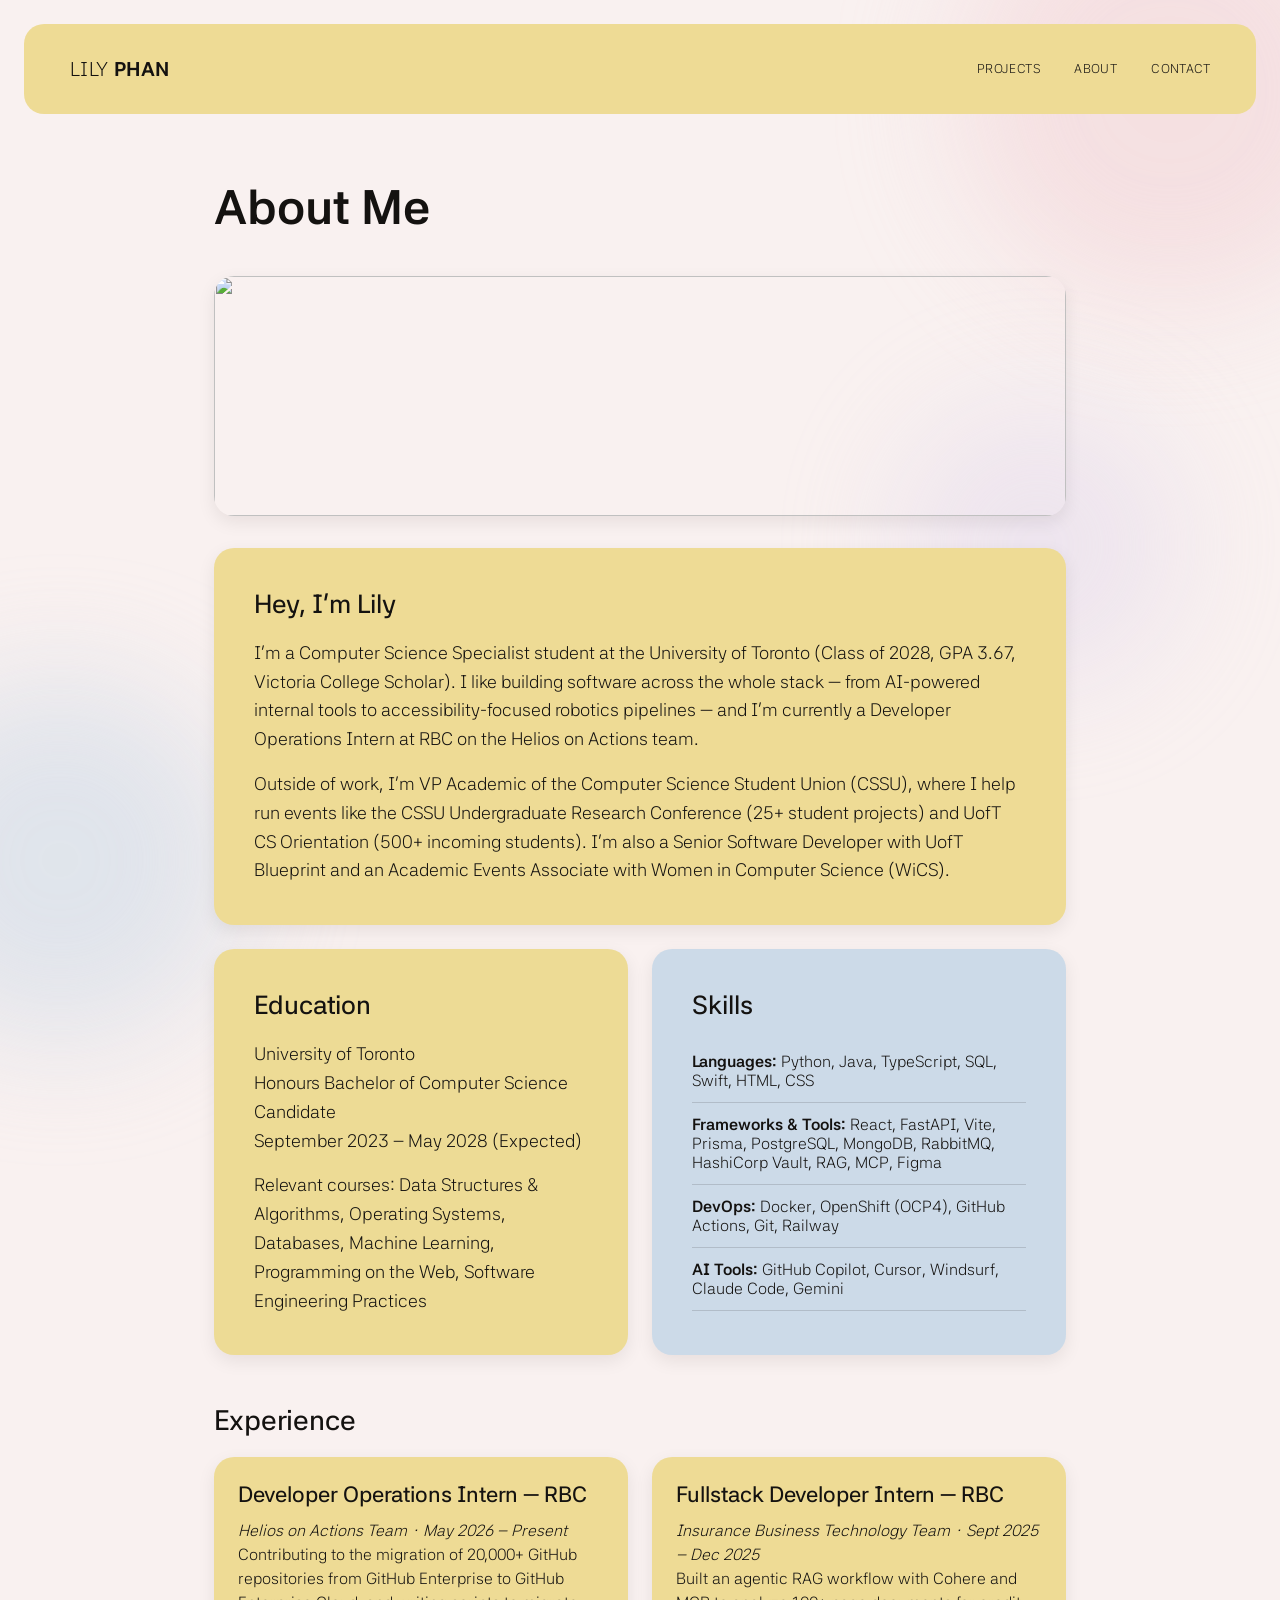
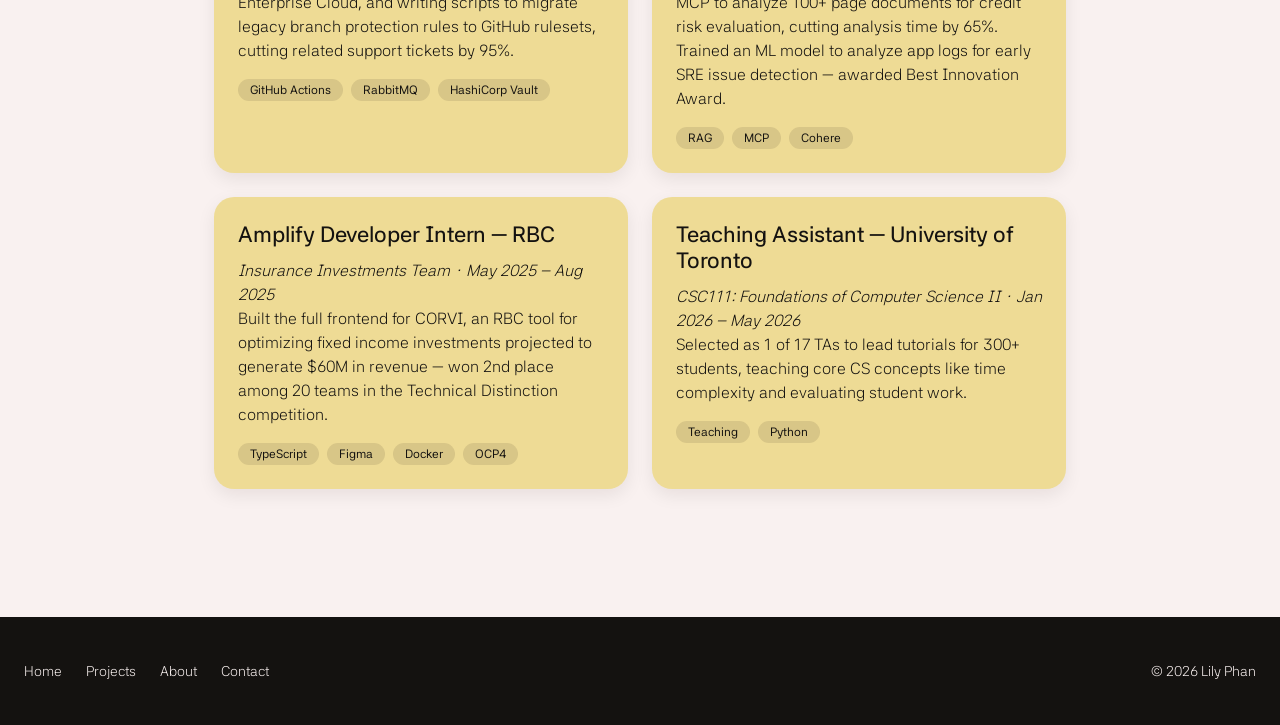
==== about.html @ 0557f402 "first run at the website" ====
<!DOCTYPE html>
<html lang="en">
<head>
<meta charset="UTF-8" />
<meta name="viewport" content="width=device-width, initial-scale=1.0" />
<title>About Me</title>
<link rel="icon" type="image/x-icon" href="src/sakura.png">
<link rel="preconnect" href="https://fonts.googleapis.com">
<link rel="preconnect" href="https://fonts.gstatic.com" crossorigin>
<link href="https://fonts.googleapis.com/css2?family=42dot+Sans:wght@300;400;500;700;800&display=swap" rel="stylesheet">
<link rel="stylesheet" href="style.css">
</head>
<body>
<div class="blob blob-1"></div>
<div class="blob blob-2"></div>
<div class="blob blob-3"></div>
<div class="page">

  <!-- HEADER -->
  <header class="simple-header">
    <nav class="nav">
      <a href="index.html" class="logo">LILY <b>Phan</b></a>
      <div class="page-links">
        <a href="projects.html">Projects</a>
        <a href="about.html">About</a>
        <a href="contact.html">Contact</a>
      </div>
    </nav>
  </header>

  <main class="simple-page">
    <h1 class="page-title">About Me</h1>

    <img class="page-banner" src="https://picsum.photos/seed/lily-about-banner/1200/500" alt="" loading="lazy" />

    <div class="bento-grid">
      <div class="bento-card yellow-a span-2">
        <h2>Hey, I'm Lily</h2>
        <p>I'm a Computer Science Specialist student at the University of Toronto (Class of 2028, GPA 3.67, Victoria College Scholar). I like building software across the whole stack &mdash; from AI-powered internal tools to accessibility-focused robotics pipelines &mdash; and I'm currently a Developer Operations Intern at RBC on the Helios on Actions team.</p>
        <p>Outside of work, I'm VP Academic of the Computer Science Student Union (CSSU), where I help run events like the CSSU Undergraduate Research Conference (25+ student projects) and UofT CS Orientation (500+ incoming students). I'm also a Senior Software Developer with UofT Blueprint and an Academic Events Associate with Women in Computer Science (WiCS).</p>
      </div>

      <div class="bento-card yellow-b">
        <h2>Education</h2>
        <p>University of Toronto<br />Honours Bachelor of Computer Science Candidate<br />September 2023 &ndash; May 2028 (Expected)</p>
        <p>Relevant courses: Data Structures &amp; Algorithms, Operating Systems, Databases, Machine Learning, Programming on the Web, Software Engineering Practices</p>
      </div>

      <div class="bento-card blue">
        <h2>Skills</h2>
        <ul class="skills-list">
          <li><strong>Languages:</strong> Python, Java, TypeScript, SQL, Swift, HTML, CSS</li>
          <li><strong>Frameworks &amp; Tools:</strong> React, FastAPI, Vite, Prisma, PostgreSQL, MongoDB, RabbitMQ, HashiCorp Vault, RAG, MCP, Figma</li>
          <li><strong>DevOps:</strong> Docker, OpenShift (OCP4), GitHub Actions, Git, Railway</li>
          <li><strong>AI Tools:</strong> GitHub Copilot, Cursor, Windsurf, Claude Code, Gemini</li>
        </ul>
      </div>
    </div>

    <div class="section">
      <h2 class="section-title">Experience</h2>
      <div class="project-grid">

        <div class="project-card">
          <h3>Developer Operations Intern &mdash; RBC</h3>
          <p><em>Helios on Actions Team &middot; May 2026 &ndash; Present</em><br />
          Contributing to the migration of 20,000+ GitHub repositories from GitHub Enterprise to GitHub Enterprise Cloud, and writing scripts to migrate legacy branch protection rules to GitHub rulesets, cutting related support tickets by 95%.</p>
          <div class="tags">
            <span class="tag">GitHub Actions</span>
            <span class="tag">RabbitMQ</span>
            <span class="tag">HashiCorp Vault</span>
          </div>
        </div>

        <div class="project-card">
          <h3>Fullstack Developer Intern &mdash; RBC</h3>
          <p><em>Insurance Business Technology Team &middot; Sept 2025 &ndash; Dec 2025</em><br />
          Built an agentic RAG workflow with Cohere and MCP to analyze 100+ page documents for credit risk evaluation, cutting analysis time by 65%. Trained an ML model to analyze app logs for early SRE issue detection &mdash; awarded Best Innovation Award.</p>
          <div class="tags">
            <span class="tag">RAG</span>
            <span class="tag">MCP</span>
            <span class="tag">Cohere</span>
          </div>
        </div>

        <div class="project-card">
          <h3>Amplify Developer Intern &mdash; RBC</h3>
          <p><em>Insurance Investments Team &middot; May 2025 &ndash; Aug 2025</em><br />
          Built the full frontend for CORVI, an RBC tool for optimizing fixed income investments projected to generate $60M in revenue &mdash; won 2nd place among 20 teams in the Technical Distinction competition.</p>
          <div class="tags">
            <span class="tag">TypeScript</span>
            <span class="tag">Figma</span>
            <span class="tag">Docker</span>
            <span class="tag">OCP4</span>
          </div>
        </div>

        <div class="project-card">
          <h3>Teaching Assistant &mdash; University of Toronto</h3>
          <p><em>CSC111: Foundations of Computer Science II &middot; Jan 2026 &ndash; May 2026</em><br />
          Selected as 1 of 17 TAs to lead tutorials for 300+ students, teaching core CS concepts like time complexity and evaluating student work.</p>
          <div class="tags">
            <span class="tag">Teaching</span>
            <span class="tag">Python</span>
          </div>
        </div>

      </div>
    </div>

  </main>

</div>

<!-- FOOTER -->
<footer class="footer">
  <div class="footer-inner">
    <div class="footer-links">
      <a href="index.html">Home</a>
      <a href="projects.html">Projects</a>
      <a href="about.html">About</a>
      <a href="contact.html">Contact</a>
    </div>
    <p class="footer-copyright">© 2026 Lily Phan</p>
  </div>
</footer>
</body>
</html>
---- style.css ----
:root{
  --bg:#f9f1f0;
  --yellow-a:#eedb95;  /* header / slogan / work */
  --yellow-b:#eddb95;  /* about / socials */
  --blue:#ccdae8;      /* contact */
  --pink:#f2d2d6;      /* extra pastel accent */
  --lavender:#ddd3ec;  /* extra pastel accent */
  --mint:#cfe8d9;      /* extra pastel accent */
  --text:#141210;
  --rounded:20px;
  --canvas-w:1440;
  --canvas-h:1024;
}

*{box-sizing:border-box;}
html,body{margin:0;padding:0; overflow-x:hidden;}
body{
  background:var(--bg);
  font-family:'42dot Sans', sans-serif;
  color:var(--text);
  -webkit-font-smoothing:antialiased;
  position:relative;
}

/* ---------- DECORATIVE BLOBS (artsy background accents) ---------- */
.blob{
  position:fixed;
  border-radius:50%;
  filter:blur(60px);
  opacity:0.55;
  pointer-events:none;
  z-index:-1;
}
.blob-1{ width:420px; height:420px; top:-120px; right:-100px; background:var(--pink); }
.blob-2{ width:360px; height:360px; bottom:-140px; left:-120px; background:var(--blue); }
.blob-3{ width:280px; height:280px; top:45%; right:8%; background:var(--lavender); opacity:0.4; }

@media (max-width:768px){
  .blob{display:none;}
}

/* ---------- ENTRANCE ANIMATION ---------- */
@keyframes fadeUp{
  from{opacity:0; transform:translateY(18px);}
  to{opacity:1; transform:translateY(0);}
}
.page-title, .bento-card, .project-card, .contact-card{
  animation:fadeUp 0.6s ease both;
}
.bento-grid .bento-card:nth-child(1){animation-delay:0.02s;}
.bento-grid .bento-card:nth-child(2){animation-delay:0.10s;}
.bento-grid .bento-card:nth-child(3){animation-delay:0.18s;}
.project-grid .project-card:nth-child(1),
.contact-info .contact-card:nth-child(1){animation-delay:0.06s;}
.project-grid .project-card:nth-child(2),
.contact-info .contact-card:nth-child(2){animation-delay:0.14s;}
.project-grid .project-card:nth-child(3),
.contact-info .contact-card:nth-child(3){animation-delay:0.22s;}
.project-grid .project-card:nth-child(4){animation-delay:0.30s;}

@media (prefers-reduced-motion: reduce){
  .page-title, .bento-card, .project-card, .contact-card{animation:none;}
}

a{color:inherit;text-decoration:none;}

.page{
  width:100%;
  max-width:1440px;
  margin:0 auto;
  padding:24px 24px 40px;
}

/* ============ DESKTOP BENTO CANVAS ============ */
.canvas{
  container-type: inline-size;
  position:relative;
  width:100%;
  aspect-ratio: var(--canvas-w) / var(--canvas-h);
}

.card{
  position:absolute;
  border-radius: var(--rounded);
  overflow:hidden;
}

/* positions & sizes expressed as % of the 1440x1024 design canvas */
.header  { left:1.667%; top:2.344%;  width:96.667%; height:9.863%;  background:var(--yellow-a); }
.slogan  { left:1.667%; top:14.258%; width:39.236%; height:46.777%; background:var(--yellow-a); }
.portrait{ left:42.639%; top:14.551%; width:22.917%; height:46.484%; background:#d9cfc2; }
.work    { left:67.222%; top:14.551%; width:31.042%; height:70.898%; background:var(--yellow-a); }
.about   { left:1.667%; top:63.379%; width:31.111%; height:34.277%; background:var(--yellow-b); }
.contact { left:34.444%; top:63.379%; width:31.111%; height:34.277%; background:var(--blue); }
.socials { left:67.222%; top:87.793%; width:31.111%; height:9.863%; background:var(--yellow-b); }

/* ---------- HEADER ---------- */
.header  { left:1.667%; top:2.344%;  width:96.667%; height:9.863%;  background:var(--yellow-a); }

.header .nav{
  position:absolute; inset:0;
  display:flex; align-items:center; justify-content:space-between;
  padding:0 3.6cqw;
}

/* Simple page header (for non-bento pages) — sized identically to the homepage's bento header */
.simple-header{
  container-type: inline-size;
  position:relative;
  width:100%;
  height:7.013cqw;
  margin:0 0 24px;
  padding:0 3.6cqw;
  display:flex;
  align-items:center;
  background:var(--yellow-a);
  border-radius: var(--rounded);
}

.simple-header .nav{
  position:relative;
  width:100%;
  display:flex; align-items:center; justify-content:space-between;
  padding:0;
}

.simple-header .logo{
  font-weight:300; font-size:1.736cqw; text-transform:uppercase; white-space:nowrap;
  letter-spacing:0.02em;
}

.simple-header .logo b{font-weight:800;}

.simple-header .page-links{
  display:flex; align-items:center; gap:3cqw;
  font-weight:300; font-size:1.111cqw; text-transform:uppercase;
  letter-spacing:0.03em; white-space:nowrap;
}

.logo{
  font-weight:300; font-size:1.736cqw; text-transform:uppercase; white-space:nowrap;
  letter-spacing:0.02em;
}
.logo b{font-weight:800;}
.page-links{
  display:flex; align-items:center; gap:3cqw;
  font-weight:300; font-size:1.111cqw; text-transform:uppercase;
  letter-spacing:0.03em; white-space:nowrap;
}

/* ---------- SLOGAN ---------- */
.slogan-inner{
  position:absolute; left:1.667%; top:50%; transform:translateY(-50%);
  width:82%;
  font-weight:700; font-size:3.472cqw; line-height:1.02;
}
.slogan-inner p{margin:0;}
.flower{
  position:absolute; right:5.5%; top:8%;
  width:8.26cqw; height:8.26cqw;
}
.flower img{width:100%;height:100%;display:block;object-fit:contain;}

/* ---------- PORTRAIT ---------- */
.portrait img{
  position:absolute; inset:0; width:100%; height:100%;
  object-fit:cover; pointer-events:none;
}

/* ---------- WORK ---------- */
.work-inner{ position:relative; width:100%; height:100%; }
.work-title{
  position:absolute; left:5.4%; top:4.7%;
  font-weight:500; font-size:1.736cqw; margin:0;
}
.work-arrow{
  position:absolute; right:5.4%; top:5%;
  width:1.806cqw; height:1.806cqw;
}
.work-arrow img{width:100%;height:100%;display:block;}
.work-image{
  position:absolute; left:5.4%; top:11.7%; width:89.3%; height:37%;
  border-radius:16px; overflow:hidden; background:#ddd;
}
.work-image img{width:100%;height:100%;object-fit:cover;display:block;}
.work-list{
  position:absolute; left:0; top:52.9%; width:100%;
}
.work-item{
  position:relative;
  padding:2.9% 5.4%;
  font-weight:500; font-size:1.736cqw;
  border-top:1px solid rgba(20,18,16,0.35);
}
.work-item:first-child{border-top:none;}

/* ---------- ABOUT ---------- */
.about-inner{position:relative; width:100%; height:100%;}
.circle-icon{
  position:absolute; left:5.36%; top:9.1%;
  width:8.48cqw; height:8.48cqw;
}
.circle-icon img{width:100%;height:100%;display:block;}
.about-inner .about-text{
  position:absolute; left:5.36%; top:50%; transform:translateY(-50%);
  width:71%;
  font-weight:300; font-size:1.389cqw; line-height:1.35;
  margin:0;
}

/* ---------- CONTACT ---------- */
.contact-inner{position:relative; width:100%; height:100%;}
.contact-top{
  position:absolute; left:5.36%; top:8.5%; width:89%;
  display:flex; align-items:flex-end; justify-content:space-between;
}
.contact-top p{
  margin:0; font-weight:300; font-size:1.042cqw; line-height:1.3;
}
.contact-arrow{width:2.64cqw; height:2.64cqw;}
.contact-arrow img{width:100%;height:100%;display:block;}
.contact-title{
  position:absolute; left:5.36%; bottom:8.5%;
  font-weight:500; font-size:3.82cqw; margin:0; white-space:nowrap;
}

/* ---------- SOCIALS ---------- */
.socials-inner{
  position:absolute; inset:0;
  display:flex; align-items:center; justify-content:center;
}
.socials-links{
  display:flex; align-items:center; justify-content:space-between;
  width:74%;
  font-weight:300; font-size:1.042cqw; text-transform:uppercase;
  letter-spacing:0.02em; white-space:nowrap;
}
.socials-links a{ transition:opacity .15s ease; }
.socials-links a:hover{ opacity:0.55; }

/* subtle hover affordances */
.work-item, .header .page-links a{ transition:opacity .15s ease; }
.work-item:hover{ opacity:0.6; cursor:pointer; }
.header .page-links a:hover{ opacity:0.55; }

:focus-visible{
  outline:2px solid var(--text);
  outline-offset:3px;
}

/* ============ MOBILE: STACKED LAYOUT ============ */
@media (max-width: 768px){
  .page{padding:16px 16px 32px;}
  .canvas{
    aspect-ratio:auto !important;
    display:flex !important;
    flex-direction:column !important;
    gap:16px;
    position:relative !important;
    container-type: normal !important;
  }
  .card{
    position:relative !important;
    inset:auto !important; left:auto !important; top:auto !important; right:auto !important; bottom:auto !important;
    width:100% !important; height:auto !important;
  }
  .header{padding:18px 0;}
  .header .nav{position:relative; inset:auto; flex-direction:row; padding:0 20px;}
  .logo{font-size:20px !important;}
  .page-links{font-size:12px !important; gap:14px !important;}
  .page-links p{margin:0;}

  .slogan{min-height:auto; padding:28px 20px;}
  .slogan-inner{position:relative; left:auto; top:auto; transform:none; width:100%; padding:0; font-size:28px !important; line-height:1.2;}
  .flower{position:absolute; right:16px; top:16px; width:48px; height:48px;}

  .portrait{min-height:auto; aspect-ratio:1/1; max-height:400px;}
  .portrait img{position:absolute;}

  .work{min-height:auto; padding:24px 20px;}
  .work-inner{position:relative;}
  .work-title{position:relative; left:auto; top:auto; font-size:22px !important; margin-bottom:16px;}
  .work-arrow{position:relative; right:auto; top:auto; width:24px;height:24px; margin-bottom:16px;}
  .work-image{position:relative; left:auto; top:auto; width:100%; height:auto; aspect-ratio:16/9; max-height:240px; margin-bottom:20px;}
  .work-list{position:relative; top:auto; margin-top:0;}
  .work-item{font-size:16px !important; padding:12px 0; border-top:1px solid rgba(20,18,16,0.2);}

  .about{min-height:auto; padding:24px 20px;}
  .about-inner{position:relative;}
  .circle-icon{position:relative; width:40px;height:40px; top:auto; left:auto; margin-bottom:16px;}
  .about-text{position:relative; left:auto; top:auto; transform:none; width:100%; padding:0; font-size:16px !important; line-height:1.6;}

  .contact{min-height:auto; padding:24px 20px;}
  .contact-inner{position:relative;}
  .contact-top{position:relative; left:auto; top:auto; width:100%; padding:0; margin-bottom:20px;}
  .contact-top p{font-size:14px !important; margin:0;}
  .contact-arrow{position:relative; width:28px;height:28px;}
  .contact-title{position:relative; left:auto; bottom:auto; display:block; padding:0; font-size:28px !important; margin:0;}

  .socials{min-height:auto; padding:20px;}
  .socials-inner{position:relative; padding:0;}
  .socials-links{width:100%; font-size:14px !important; flex-wrap:wrap; gap:16px; justify-content:center;}
}

/* ============ SIMPLE PAGE LAYOUTS ============ */
.simple-page{
  max-width:900px;
  margin:0 auto;
  padding:40px 24px;
}

.page-title{
  font-size:48px;
  font-weight:700;
  margin:0 0 40px;
  color:var(--text);
}

.section{
  margin-bottom:48px;
}

.section-title{
  font-size:28px;
  font-weight:500;
  margin:0 0 20px;
  color:var(--text);
}

.project-grid{
  display:grid;
  grid-template-columns:repeat(auto-fit, minmax(300px, 1fr));
  gap:24px;
}

.project-card{
  background:var(--yellow-a);
  border-radius:var(--rounded);
  padding:24px;
  box-shadow:0 6px 18px rgba(20,18,16,0.08);
  transition:transform 0.25s ease, box-shadow 0.25s ease;
}

.project-card:hover{
  transform:translateY(-6px) rotate(-0.6deg);
  box-shadow:0 14px 28px rgba(20,18,16,0.14);
}

.project-card.pink{background:var(--pink);}
.project-card.blue{background:var(--blue);}
.project-card.lavender{background:var(--lavender);}
.project-card.mint{background:var(--mint);}
.project-card:nth-child(even):hover{transform:translateY(-6px) rotate(0.6deg);}

.project-card-img{
  width:100%;
  height:180px;
  object-fit:cover;
  border-radius:14px;
  margin:0 0 16px;
  display:block;
}

/* ---------- BANNER PHOTOS (About / Contact) ---------- */
.page-banner{
  width:100%;
  height:240px;
  object-fit:cover;
  border-radius:var(--rounded);
  box-shadow:0 6px 18px rgba(20,18,16,0.08);
  margin:0 0 32px;
  display:block;
}

.bento-card.photo{padding:0; overflow:hidden;}
.bento-card.photo img{
  width:100%;
  height:280px;
  object-fit:cover;
  display:block;
}

@media (max-width:768px){
  .project-card-img{height:160px;}
  .page-banner{height:160px;}
  .bento-card.photo img{height:200px;}
}

.project-card h3{
  margin:0 0 12px;
  font-size:22px;
  font-weight:500;
}

.project-card p{
  margin:0 0 16px;
  font-size:16px;
  line-height:1.5;
  font-weight:300;
}

.project-card .tags{
  display:flex;
  flex-wrap:wrap;
  gap:8px;
}

.project-card .tag{
  background:rgba(20,18,16,0.1);
  padding:4px 12px;
  border-radius:12px;
  font-size:12px;
  font-weight:400;
}

.about-content{
  display:grid;
  grid-template-columns:1fr 1fr;
  gap:40px;
  align-items:start;
}

/* ---------- BENTO CONTENT CARDS (subpages) ---------- */
.bento-grid{
  display:grid;
  grid-template-columns:repeat(2, 1fr);
  gap:24px;
  margin-bottom:48px;
}

.bento-card{
  border-radius:var(--rounded);
  padding:40px;
  box-shadow:0 6px 18px rgba(20,18,16,0.08);
  transition:transform 0.25s ease, box-shadow 0.25s ease;
}
.bento-card:hover{
  transform:translateY(-4px);
  box-shadow:0 14px 28px rgba(20,18,16,0.13);
}
.bento-card.span-2{grid-column:span 2;}
.bento-card.yellow-a{background:var(--yellow-a);}
.bento-card.yellow-b{background:var(--yellow-b);}
.bento-card.blue{background:var(--blue);}
.bento-card.pink{background:var(--pink);}
.bento-card.lavender{background:var(--lavender);}
.bento-card.mint{background:var(--mint);}

.bento-card h2{
  margin:0 0 20px;
  font-size:26px;
  font-weight:500;
}
.bento-card p{
  font-size:18px;
  line-height:1.6;
  font-weight:300;
  margin:0 0 16px;
}
.bento-card p:last-child{margin-bottom:0;}
.bento-card .skills-list{margin:0;}
.bento-card .skills-list li{border-bottom-color:rgba(20,18,16,0.15);}

@media (max-width: 768px){
  .bento-grid{grid-template-columns:1fr;}
  .bento-card{padding:24px;}
}

.about-text p{
  font-size:18px;
  line-height:1.6;
  font-weight:300;
  margin:0 0 16px;
}

.skills-list{
  list-style:none;
  padding:0;
  margin:0;
}

.skills-list li{
  padding:12px 0;
  border-bottom:1px solid rgba(20,18,16,0.1);
  font-size:16px;
  font-weight:300;
}

.contact-info{
  display:grid;
  grid-template-columns:repeat(auto-fit, minmax(250px, 1fr));
  gap:24px;
  margin-bottom:40px;
}

.contact-card{
  background:var(--blue);
  border-radius:var(--rounded);
  padding:32px;
  text-align:center;
  box-shadow:0 6px 18px rgba(20,18,16,0.08);
  transition:transform 0.25s ease, box-shadow 0.25s ease;
}

.contact-card:hover{
  transform:translateY(-6px) rotate(-0.6deg);
  box-shadow:0 14px 28px rgba(20,18,16,0.14);
}

.contact-card.yellow-a{background:var(--yellow-a);}
.contact-card.pink{background:var(--pink);}
.contact-card.mint{background:var(--mint);}

.contact-card h3{
  margin:0 0 12px;
  font-size:20px;
  font-weight:500;
}

.contact-card a{
  font-size:18px;
  font-weight:300;
  transition:opacity 0.15s ease;
}

.contact-card a:hover{
  opacity:0.6;
}

/* ============ FOOTER ============ */
.footer{
  background:var(--text);
  color:var(--bg);
  padding:32px 24px;
  margin-top:0px;
}

.footer-inner{
  max-width:1440px;
  margin:0 auto;
  display:flex;
  justify-content:space-between;
  align-items:center;
}

.footer-links{
  display:flex;
  gap:24px;
}

.footer-links a{
  font-weight:300;
  font-size:14px;
  transition:opacity 0.15s ease;
}

.footer-links a:hover{
  opacity:0.6;
}

.footer-copyright{
  font-weight:300;
  font-size:14px;
}

@media (max-width: 768px){
  .simple-page{padding:24px 16px;}
  .page-title{font-size:32px; margin-bottom:24px;}
  .section-title{font-size:22px; margin-bottom:16px;}
  .project-grid{grid-template-columns:1fr;}
  .about-content{grid-template-columns:1fr; gap:24px;}
  .contact-info{grid-template-columns:1fr;}
  .footer-inner{flex-direction:column; gap:16px; text-align:center;}
  .footer-links{justify-content:center;}
  .simple-header{height:auto; padding:16px 20px;}
  .simple-header .logo{font-size:20px;}
  .simple-header .page-links{font-size:14px; gap:16px;}
}
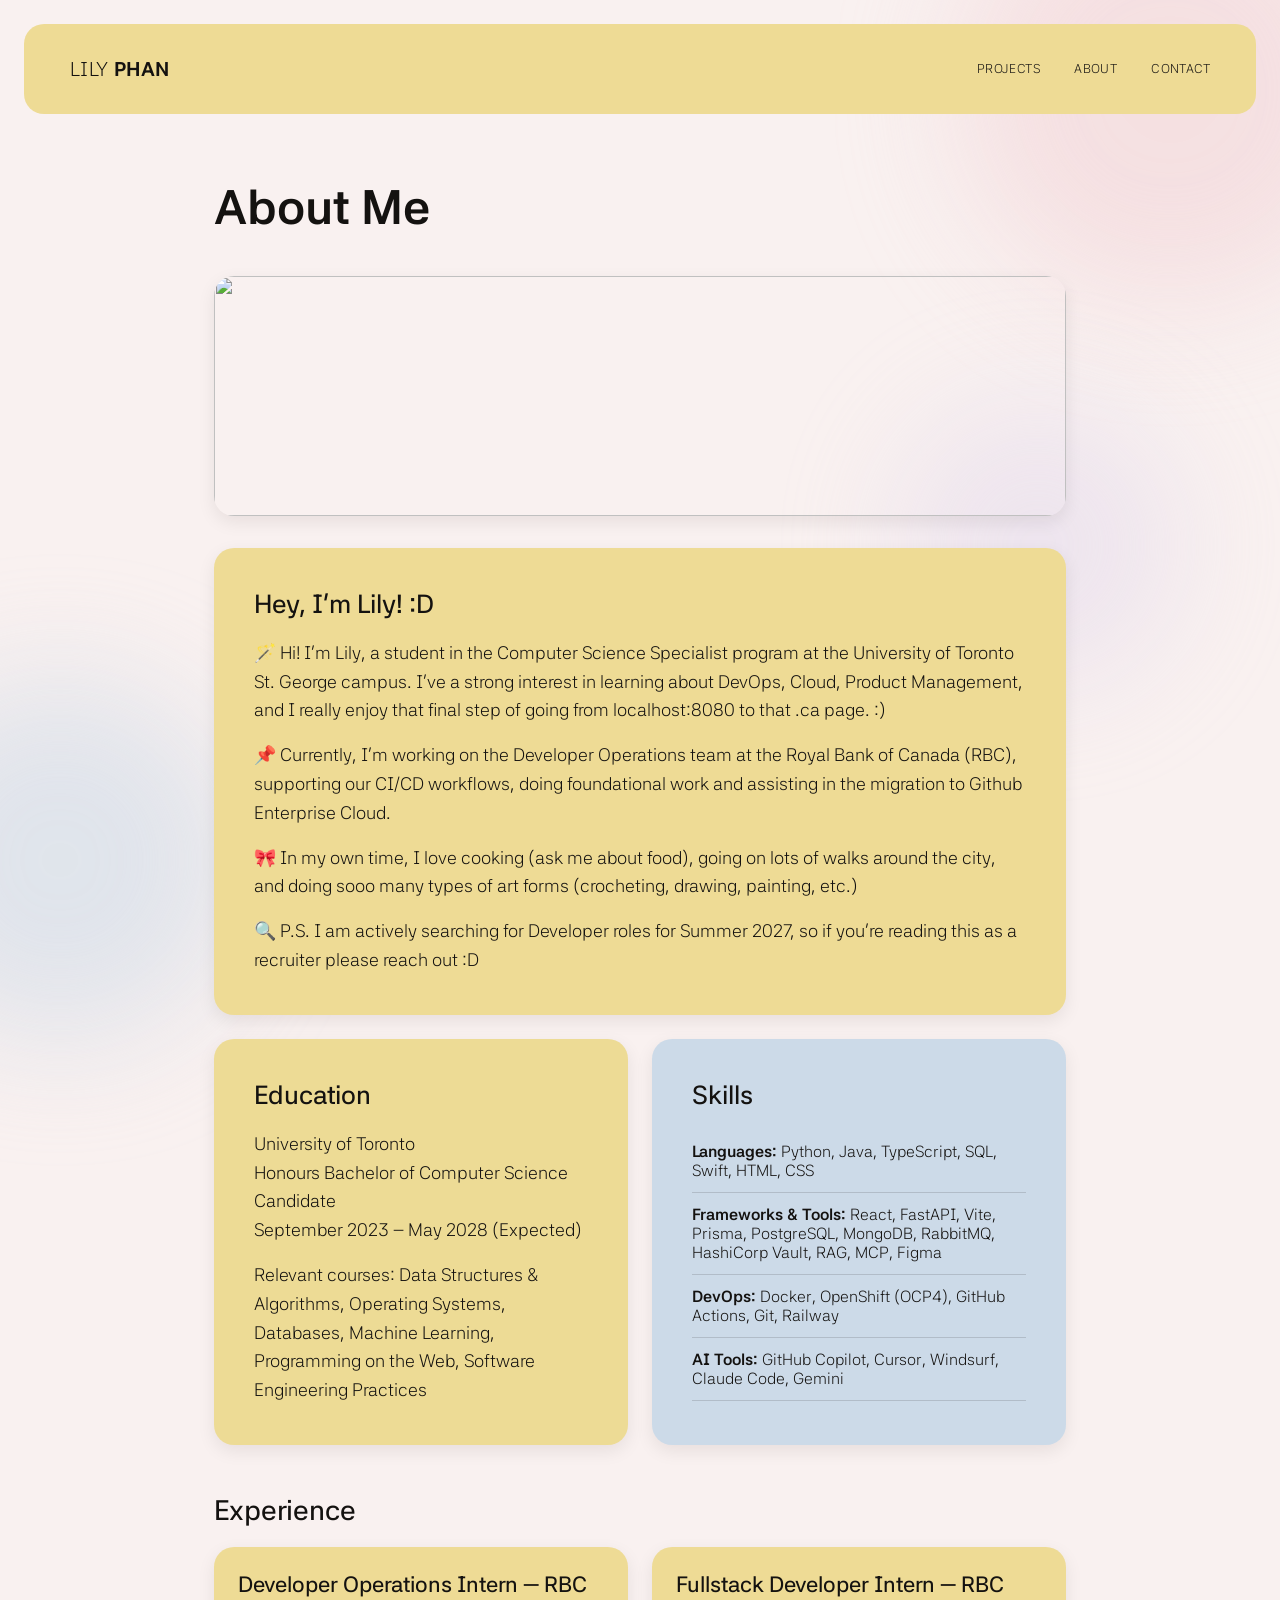
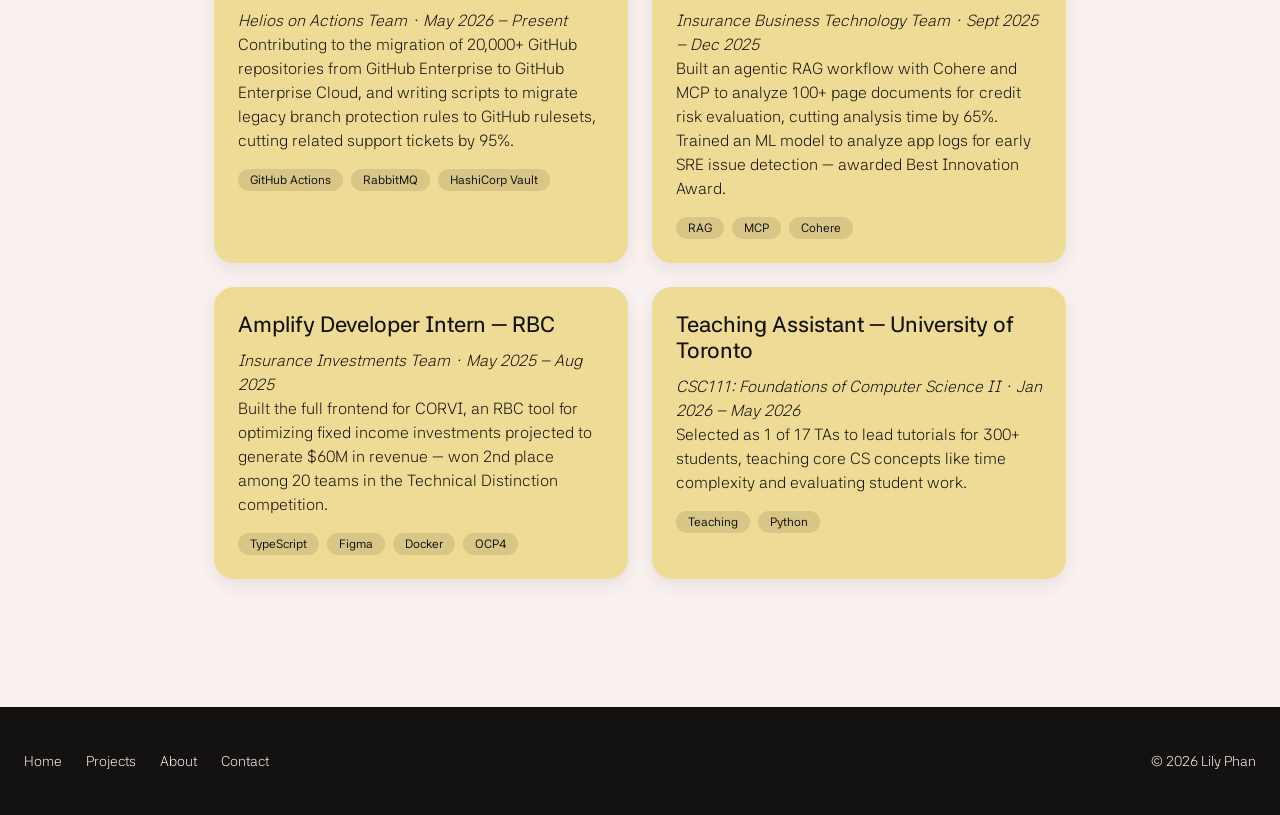
==== commit 929f0356: "Updated the images and descriptions" ====
--- a/about.html
+++ b/about.html
@@ -31,13 +31,15 @@
   <main class="simple-page">
     <h1 class="page-title">About Me</h1>
 
-    <img class="page-banner" src="https://picsum.photos/seed/lily-about-banner/1200/500" alt="" loading="lazy" />
+    <img class="page-banner" src="src/aboutme.jpg" alt="" loading="lazy" />
 
     <div class="bento-grid">
       <div class="bento-card yellow-a span-2">
-        <h2>Hey, I'm Lily</h2>
-        <p>I'm a Computer Science Specialist student at the University of Toronto (Class of 2028, GPA 3.67, Victoria College Scholar). I like building software across the whole stack &mdash; from AI-powered internal tools to accessibility-focused robotics pipelines &mdash; and I'm currently a Developer Operations Intern at RBC on the Helios on Actions team.</p>
-        <p>Outside of work, I'm VP Academic of the Computer Science Student Union (CSSU), where I help run events like the CSSU Undergraduate Research Conference (25+ student projects) and UofT CS Orientation (500+ incoming students). I'm also a Senior Software Developer with UofT Blueprint and an Academic Events Associate with Women in Computer Science (WiCS).</p>
+        <h2>Hey, I'm Lily! :D</h2>
+        <p>🪄 Hi! I'm Lily, a student in the Computer Science Specialist program at the University of Toronto St. George campus. I've a strong interest in learning about DevOps, Cloud, Product Management, and I really enjoy that final step of going from localhost:8080 to that .ca page. :)</p>
+        <p>📌 Currently, I'm working on the Developer Operations team at the Royal Bank of Canada (RBC), supporting our CI/CD workflows, doing foundational work and assisting in the migration to Github Enterprise Cloud.</p>
+        <p>🎀 In my own time, I love cooking (ask me about food), going on lots of walks around the city, and doing sooo many types of art forms (crocheting, drawing, painting, etc.)</p>
+           <p>🔍 P.S. I am actively searching for Developer roles for Summer 2027, so if you're reading this as a recruiter please reach out :D</p>
       </div>
 
       <div class="bento-card yellow-b">
